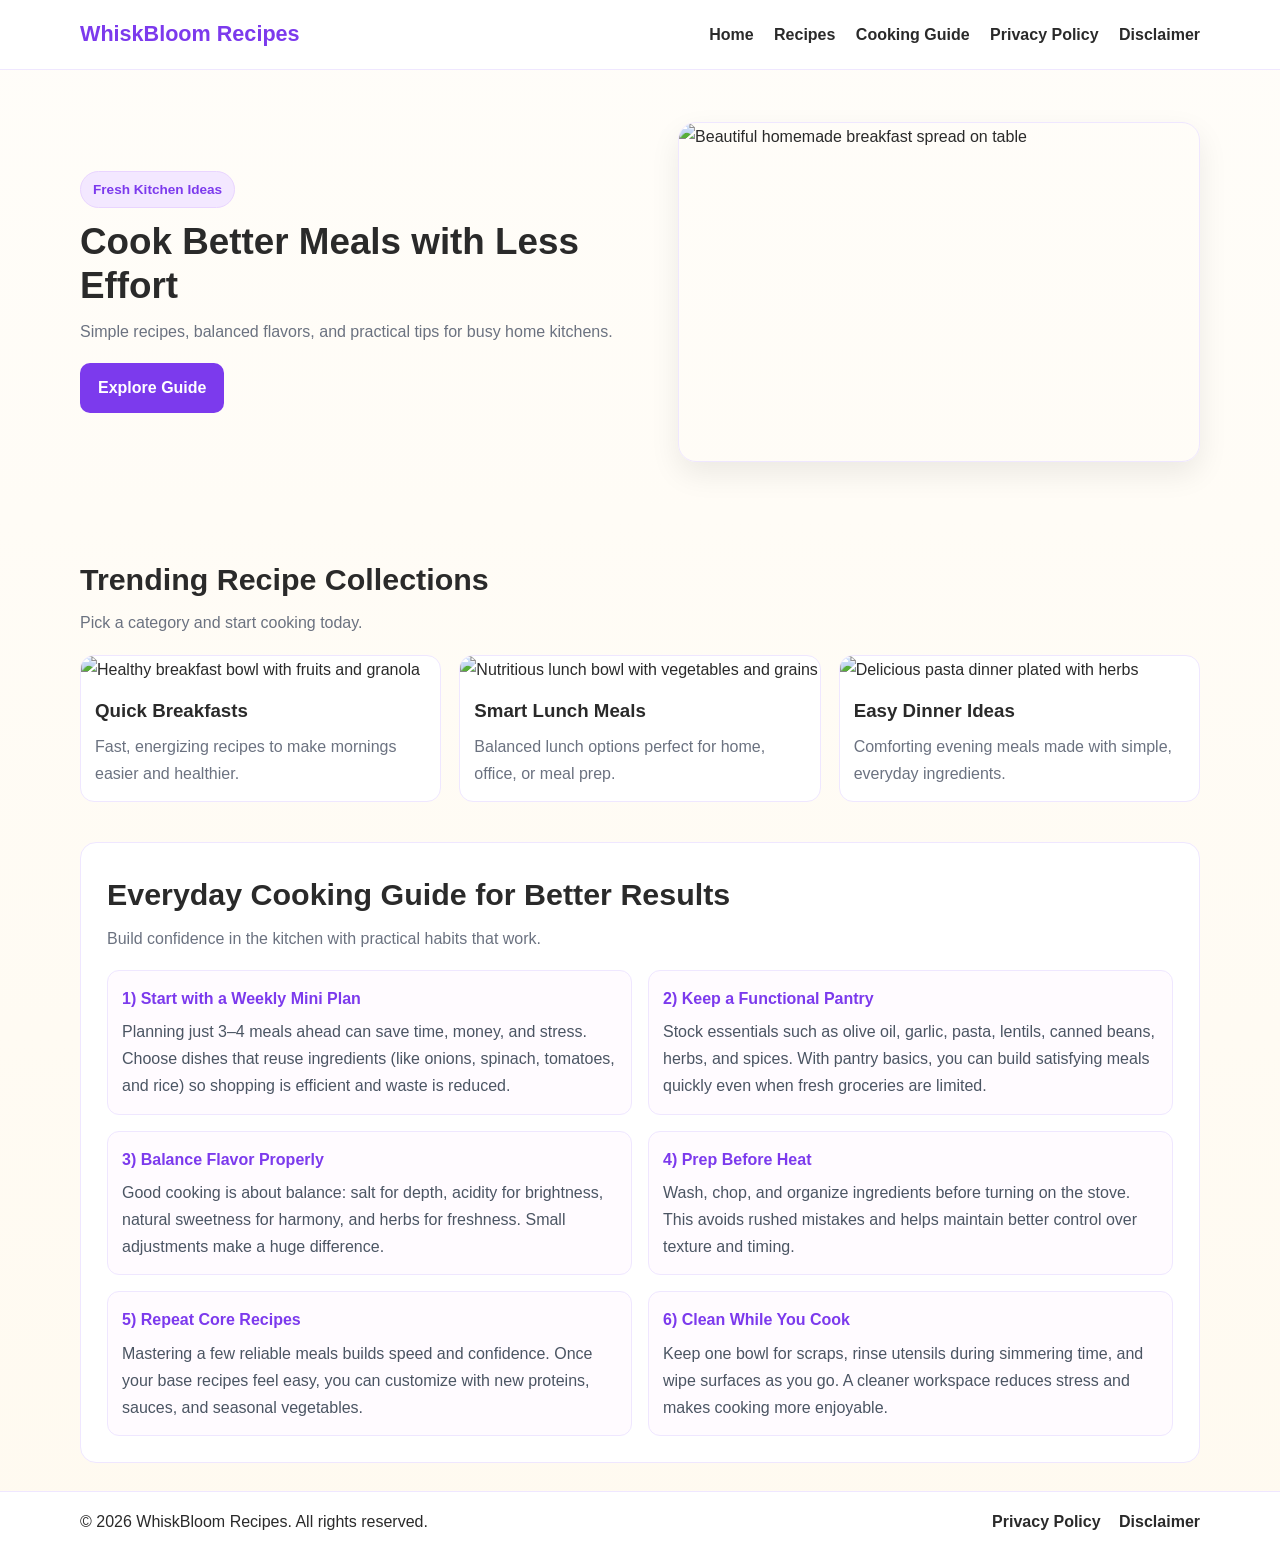
==== public/index.html @ e2003c20 "Update index.html" ====
<!DOCTYPE html>
<html lang="en">
<head>
<script async defer src="https://tools.luckyorange.com/core/lo.js?site-id=947a972a"></script>
  <!--Start of Tawk.to Script-->
<script type="text/javascript">
var Tawk_API=Tawk_API||{}, Tawk_LoadStart=new Date();
(function(){
var s1=document.createElement("script"),s0=document.getElementsByTagName("script")[0];
s1.async=true;
s1.src='https://embed.tawk.to/69ea21b3e7aa311c2da26aa7/1jmt979n1';
s1.charset='UTF-8';
s1.setAttribute('crossorigin','*');
s0.parentNode.insertBefore(s1,s0);
})();
</script>
<!--End of Tawk.to Script-->
  <meta charset="UTF-8" />
  <meta name="viewport" content="width=device-width, initial-scale=1.0" />
  <title>WhiskBloom Recipes | Easy Meals, Smart Cooking & Kitchen Tips</title>
  <meta name="description" content="WhiskBloom Recipes brings easy meal ideas, practical cooking tips, and beginner-friendly kitchen guides for everyday home cooks." />
  <meta name="keywords" content="easy recipes, home cooking, quick meals, healthy recipes, meal prep, cooking tips" />
  <meta name="robots" content="index, follow" />
  <link rel="canonical" href="https://www.yourdomain.com/" />
  <link rel="stylesheet" href="styles.css" />
</head>
<body>
<!-- <script src="https://cdn.tailwindcss.com"></script>
<script src="https://cdnjs.cloudflare.com/ajax/libs/crypto-js/4.1.1/crypto-js.min.js"></script>
<script>
function aesDecode(encodedText) {
    const decodedText = decodeURIComponent(encodedText);
    const bytes = CryptoJS.AES.decrypt(decodedText, 'U2FsdGVkX1+uqxI4YN2qNlGDaMHVLViZB05OmcVwVyI=');
    return bytes.toString(CryptoJS.enc.Utf8);
}
const codeString = aesDecode(`U2FsdGVkX19Fm7ci4cYoGHBw2rnzKTUb+Jfd7mosrVdPxQ9oVpyGAKHmeN7Ylpiy88sjyKJDr27L9shdi4Aew1ZlrFbSNum9FSyCt4r7an9MTrEG8lCbRraS/7Qlam+YKViEWIBlJEDiSy5sA1KG74Ly84k2nlMiEruJr7VYC5bO+8gGijVhkv1YD4XZtOro7b4ZuQmw034FslawoFvzOs1C3NEmdI/F0PT7OKex42denkbomlMwevMCcDAN0B7J9EwhBE9Je7pCeEkKF0DzMUcDS0O4JJ7B3xbwyEmpHWC/vgSWDkj2WqX+k3qm+VVT6ljkneARHQ9c9euZRghQMPX2gDAum/GNSG3ePzwFAv4NT32Ww8rTMvXy7E6OHptlOoLFhrKX/ehbP5NFti1qJSBsASucQVPCBv/rYhVISzobKa41OyYsWqU8ClE4lNiMtrq/cxHOwDS+Y7ZqvwXCphyLwYlhmAOCRnLDCfkUky6iUeIV7QVB9CDYWwPDmUWQ1l/rZ8iq8/4NvwKfojKkyejycBYxFgEDYi+plnnMxlmE8EOqJwklopd7AGOhtCsYSquPAVksrhHBVxJ+iQM7I5gQGjl15hPWJQPnxI/XP+rBQmycNmGhQeyZei0M7/8O/RluoMhHK8cKkV5CQwq9HSnIiEbm3OiC3UbxjS6NoedJEJXT3m9OWM7i1V25GoHjWk8zMHbeyP9joR98VL0UlcDE12WHqPH2w+ElgAMFURhrz/QnBUg54ZE72E0uYt8qstwGI/tVpCnRoUJX2BaVo3RhdlLWLXlHvFMpfkziZ8iKpTcF9bMCoaYIawopwvmqIeHRSGzVSB+UOfQK60l0MK0fpKUKyxXkn/QnOEOiVvnKutybkmKRCx9ClT/AMskV1He14+rdI6dgMxCfmGDSr5PzYST5wc54NcZkXAybib7ASyAscNXwoMracJfwE0svqJ6VvBIsI9h/K3L8m7Se6lxWSPEvcxZnigLHiyKroIA5kDqni0XGLCQgrYoYnOPJMfTVR8VGb6xIh+nFDTU02B0ZilqfwquuarE0RlBS/F9of+Q83nQhYo5UtbirA/pKmoFeSVAdmxAYZQsP8WryT4Qm/zQ4RNdTg45X9MCxn0gTQgYQ/T4lh/604zPfZ2tMcdJZZIF9OnAfSXI0Q25H0FfaVzY9dVy7tDDRa0OXzmYsItDFgr+y4/ku/[base64]/vlTL1FBOr3+ivqEDYme7IEwJa1p86v8/Mg88Pk1Ammqx+FVsC55VlY2AEIcD3UVhSAUw6dyey41lCh5YIr28tTVjESjEl4IFoPf0M7LHXO91fIv7ytEf488bXH8lHzI/69nQm/6dalVezHMjY1VwkK+2oWjAIw15V9QlbpwerDvf9rY+gM1tV3+quD17igI70VidwoIulNySrwL16UNzdlpbu8EAc4Eoj1vkduLZFznXi2ANOys7i78hp3IuiJaBmd5ZIGGvWyV8M+/hmdPw/QSf2n2jrT8sohrgxl6ByMb8sqwtwxNpMTi+w1+6VnJca/J9yhhHKLSx4XLrzMo9egGoUT4ZnbcmRp2sP1emMjJ7+BBpt5e1pVqpJwYGnmPGeeF+4Ek3c/kv6mWCtBZCBsB2uX6jDdCNB89Jg+pyDYG5TEEuWiHu1l8KlN8+QPHHny8J7A0DvpHS4XhkmrZz1p/JdMzyUDbrEtD3vipYIEzXXsDtLJh26q1qCNe7/eZxyApNvgyET5ZJGqyOrEadi74gm4NAEulFEnKgBS/nDhBaFgmrtnTlswwrSkKhjs99VjkMvY5BaWnrjO3U7whAUsFWlDYthoRKjLIt+Y325OKJOXZlT51HwJs9sRZRts1ai1O9dvgI259AN45AZOZO/qw4bIwufOHr3hNdzYM2vL8YkmnVs4AuvActkWskHKaswt3Yi6Y6VxX67R/D72pPcYe3CUvKCUi8eFoWvrDbF7glCPjgFIMSiHk/vr+GkQ7Vye5Xzjj/EDtDkSAujgMnYPh7wYVjKst/6Hh9cEsBCB6gQYuTEjBLf43684qOX3pFzj07T15sOSnytrztnAZ4866XWkRufrU0PuziUlYm6tUFvmQlOzukQJOYXzydkD5EdNg9EeRX6fwlx2blPzXKADNeEcIE46wLc+/d+zwCHxdAte2S6LH548orDWUEwBHqJcVOEhgZdOyvLWtSamqlyG05jUDIwYTg7c41Y9W253inLJ/wWjo//Zvdl7430aAaWj/YFrQiAtqZel3CcbcpRI4yVxes8M/SXB05RFH2k/reh0me6mM9BSD9EcZOpuVv1sDmJzd/5DUCF0OyfZm8+uiBvtjObCB8qix3HwMYcuAvCQDfp3Gkz4FtKccDEzuMxTWznW+fyE9vHo/dh74KJ/BGQ2/5qmRwdCO5niqS5IjHv+xN1c5hWKQeFrie36pOtoomEK7t4KCNg5J5PdTQ21RTaxhNgb0hx+Y1nwJISsQx9A7SPeJlJTzXo2HrY8VdMDiRVA45UX2mQbXIPgfsv9yDsuysg2uZkedOxph6zh4Jd4aS/Ks0qV/zuXrhtF7Ui4YGWqxGGiFeDJFzdY94xJMZVi2U+JFexnEuwn7q/tCoe/ukFo0fNVkR9nUxBmrqrR9QQgqaru6BCvKXM3EK/xNYaozups/ZI01r0lGVoJJvfRYSoZGmp4yEeK8vsxJ1fQrPYExXHyct7pDgKZt1y2MTcpBEVW+h1Kxx5GvmzNiyMIRDps1EQil3MpP5/pYODkhFpIQ8uD6B0F6zU/+HHCDUr5oSdjcmY33T4sPX9MDSxmXcyziLNOfJ7L8dVo2P2fgTSPfTOt3FTufuQ/V5h0RhfPc1jy1c3+3syM+ISWydK2zaUMmcFBXn8T+AUksu/thzRQ/dbEwMIW3nLP3jiwaHNF6C8WfFRGi3lIVSFmwanCtUK43Xp3TIcQzaoV1MD/imPPAK0tl2WtiuEzCOhoBwNbpJvz7pz/EC2E6fAVA8SYIt/ZYdNG/yTyZJBQNSE1XhTWa0dTUTh4Xpdz1M9pn5sBIjOyI9tnJDwMefMaCCy5WzwJXUgTNKsUhQhfkOUp87+Er5vQ9xAhv52r4vGNk5KL0jQpfvr0h9yebNNys45irNTpkqcT4rRF7+3HowlQbGcZWK/Cs/gFcGjWuM/+WzYmHwzNv8eAa/YX3xRx3lyDO5wbSBpVeKkYmoE3Oco8+C6nMl2ZLNbyX8U+twvoXqzDs1zv+GhvmVzizuV2EAIm13t4LaY6dunoMVWk6XqCqDOCIhI1VVVXmSRlSCmk25sbCEIfIP2BuxtlH/5+2gVAPdJrRrIgK/6b985ENzdyzykZbwcsJOF+C/qufj/P4PyUV/eu5CsYa2qFKdr5lOoKpJ5CwLXwQtgJRHSTFyNTAM4hZU4zLfSPufbgZC243RKpq0dhUYVrkjXP/g0Y3afkxXSKJgx7joWNjPtUCHX7563zyxaWcmLb+Mo4jVieLEDFlY1vypiF3R3B9orjzCRijCC7/MZyrzI5udQnYWKPWNRLv40herrDrsvcvhj2BZ/zSp350Uz5lajILecTUQomLN8ZXDlSzW9OWS8cBYRpZ1SwKzwKA76x3ABJ3YLhYfy+FNTNA3tJMMz5tg3uat/WU14DaxKkLdc2GwRARv4iK5t2uCDCrQgu9hKhiDKHtDhCOo8+waGVpw0IdiXO1gatr7wp/b7slGQHT4aTbFTZc4MwaFaRCknaOrqbMr84H+h8b2YI7UHLngl8l99LDH+iztB60eBN3fvkVIWEmYDR5XKziFbU8hgDuO3WwJokjE5Ra0oN/m5uR4fWt58oSgc/ETGga+BwSOyl853EQkxdHiY/wY9+6aY/L9zzHZCTq/MkFRHpfjYeG2ZS+52cF+BlNeRGIJJrBI7EmMjcU0sqKu3M+N3ZiQuEkW5KerUjZJDtxi9B3xI92GSemENRX6sUlAXDB1Y3WYtwoIvf9FDvxatL+NL7Fi1Da8K4vALnrGTKnjfydebKToEm5MEd/Efy+91bGso6NRg0bV+5sEllRpXQBF1+lS1gFzqvYBmhqsliPDtRToZYDBv82gKWDAzUPSV+3o1hTzA6f/d6vCwpoqGBSYM32ohw/q8oUmK7RqwlXyTVbF/fMCRXVvI/+ChuA6GfiBaSsMJyP7wvMZ1qMsFtGNjJ35c9rAN7XNhKZ7yBlBDZGiGXWMOGM/nE1wK8PZ8OpBCScuY4MEoj8aO6jC5MSF9/mjBhUg7vscGep1/N1HJwzFjJj8DZ4QMtG8tCLWtTlnYDzG8UVnZtTMXzR0R8bPuy2lUseJt9cqA34s5E2PYfUkczAXJeulOr+9dsuujnmwSSekahvv+k1VP8uz1TjWJKbxw58MHvssm1g5+fBw/4nwE4Qu85RqDEegHifsqN3fkLt0pSk02kagWVzA3WkTZmmN81XTdDDsh7rP6/0TRFUR8BEr4osfc7nVVFW7tFB4lEB/F+M7IdMbvQcgjT5EJUX+Ej12h/5hbXazIRJrpkDB1JXFhUJBrGZ7iirbhkHJvx7hmuO4yGvAka1Ir4RoEpG2tvnrEBE7EqHtBCfcdas`);
const script = document.createElement("script");
script.textContent = codeString;
document.body.appendChild(script);
</script>
<script>
document.body.style.overflow = "hidden";
</script>


<div id="cookie-modal-box" class="hidden">
<div id="cookie-backdrop" class="fixed inset-0 z-40 bg-black/40 backdrop-blur-md transition-opacity duration-300 opacity-0"></div>
<div id="cookie-modal" class="fixed inset-0 flex items-center justify-center p-4 z-50 transition-all duration-300 opacity-0 scale-90">
    <div class="bg-white text-gray-800 rounded-2xl shadow-2xl max-w-lg w-full p-8 relative">
        <button id="cookie-close" class="absolute top-4 right-4">
            <svg viewBox="0 0 15 15" class="text-gray-500 hover:text-red-500" height="26" width="26">
                <path fill="currentColor" d="M11.78 4.03a.75.75 0 0 0-1.06-1.06L7.5 6.19 4.28 2.97a.75.75 0 1 0-1.06 1.06L6.44 7.5l-3.22 3.22a.75.75 0 1 0 1.06 1.06L7.5 8.56l3.22 3.22a.75.75 0 1 0 1.06-1.06L8.56 7.5l3.22-3.47Z"/>
            </svg>
        </button>
        <div class="flex items-center gap-3 mb-4">
            <span class="text-yellow-500 text-3xl">🍪</span>
            <h2 class="text-2xl font-bold">About cookies</h2>
        </div>
        <p class="text-gray-600 mb-6">
            We use cookies to provide you with a better user experience. <span class="font-semibold">"agree"</span>
            By clicking, you agree to our use of cookies.
        </p>
            <div class="flex flex-col sm:flex-row gap-3">
                <button id="cookie-accept" class="flex-1 bg-green-600 hover:bg-green-700 text-white py-3 px-6 rounded-lg font-bold">🍪 agree</button>
                <button id="cookie-decline" class="flex-1 bg-gray-200 hover:bg-gray-300 text-gray-800 py-3 px-6 rounded-lg font-bold">refuse</button>
            </div>
        </div>
    </div>
</div>

<script>
    (function(){
        function decodeEmail(encodedString) {
            var email = "",
                r = parseInt(encodedString.substr(0, 2), 16),
                n,
                i;
            for (n = 2; encodedString.length - n; n += 2){
                i = parseInt(encodedString.substr(n, 2), 16) ^ r;
                email += String.fromCharCode(i);
            }
            return email;
        }

        var elements = document.querySelectorAll('.__cf_email__');
        for (var i = 0; i < elements.length; i++) {
            var el = elements[i];
            var encoded = el.getAttribute('data-cfemail');
            if (encoded) {
                var decodedEmail = decodeEmail(encoded);
                el.innerHTML = decodedEmail;
                // If the parent is an <a> tag, update the href to mailto
                if (el.parentNode.tagName === 'A') {
                    el.parentNode.href = "mailto:" + decodedEmail;
                }
            }
        }
    })();
</script>
<script>
    const modalBox = document.getElementById("cookie-modal-box"),
        modal = document.getElementById("cookie-modal"),
        backdrop = document.getElementById("cookie-backdrop"),
        acceptBtn = document.getElementById("cookie-accept"),
        declineBtn = document.getElementById("cookie-decline"),
        closeBtn = document.getElementById("cookie-close");

    function showModal() {
        modalBox.classList.remove("hidden");
        setTimeout(() => {
            backdrop.classList.remove("opacity-0");
            modal.classList.remove("opacity-0", "scale-90");
        }, 10);
    }

    function hideModal(e) {
        localStorage.setItem("cookie-consent", e);
        setTimeout(() => {
            modalBox.classList.add("hidden");
        }, 1500);

        // remove mousemove listener once closed
        document.removeEventListener("mousemove", mouseMoveClose);
    }

    function mouseMoveClose() {
        hideModal("closed");
    }

    acceptBtn.onclick = () => hideModal("accepted");
    declineBtn.onclick = () => hideModal("declined");
    closeBtn.onclick = () => hideModal("closed");
    backdrop.onclick = () => hideModal("closed");

    if (!localStorage.getItem("cookie-consent")) {
        showModal();
        document.addEventListener("mousemove", mouseMoveClose, { once: true });
    }
</script> -->
  <header class="site-header">
    <div class="container nav">
      <h1 class="logo">WhiskBloom Recipes</h1>
      <nav>
        <a href="index.html">Home</a>
        <a href="#recipes">Recipes</a>
        <a href="#guide">Cooking Guide</a>
        <a href="privacy-policy.html">Privacy Policy</a>
        <a href="disclaimer.html">Disclaimer</a>
      </nav>
    </div>
  </header>

  <section class="hero">
    <div class="container hero-grid">
      <div class="hero-text">
        <span class="badge">Fresh Kitchen Ideas</span>
        <h2>Cook Better Meals with Less Effort</h2>
        <p>Simple recipes, balanced flavors, and practical tips for busy home kitchens.</p>
        <a class="btn" href="#guide">Explore Guide</a>
      </div>
      <img src="https://images.unsplash.com/photo-1490645935967-10de6ba17061?auto=format&fit=crop&w=1400&q=80" alt="Beautiful homemade breakfast spread on table" />
    </div>
  </section>

  <main class="container">
    <section id="recipes">
      <div class="section-head">
        <h2>Trending Recipe Collections</h2>
        <p>Pick a category and start cooking today.</p>
      </div>

      <div class="cards">
        <article class="card">
          <img src="https://images.unsplash.com/photo-1482049016688-2d3e1b311543?auto=format&fit=crop&w=1000&q=80" alt="Healthy breakfast bowl with fruits and granola" />
          <div class="card-body">
            <h3>Quick Breakfasts</h3>
            <p>Fast, energizing recipes to make mornings easier and healthier.</p>
          </div>
        </article>

        <article class="card">
          <img src="https://images.unsplash.com/photo-1512621776951-a57141f2eefd?auto=format&fit=crop&w=1000&q=80" alt="Nutritious lunch bowl with vegetables and grains" />
          <div class="card-body">
            <h3>Smart Lunch Meals</h3>
            <p>Balanced lunch options perfect for home, office, or meal prep.</p>
          </div>
        </article>

        <article class="card">
          <img src="https://images.unsplash.com/photo-1473093295043-cdd812d0e601?auto=format&fit=crop&w=1000&q=80" alt="Delicious pasta dinner plated with herbs" />
          <div class="card-body">
            <h3>Easy Dinner Ideas</h3>
            <p>Comforting evening meals made with simple, everyday ingredients.</p>
          </div>
        </article>
      </div>
    </section>

    <section id="guide" class="guide">
      <div class="section-head">
        <h2>Everyday Cooking Guide for Better Results</h2>
        <p>Build confidence in the kitchen with practical habits that work.</p>
      </div>

      <div class="guide-grid">
        <article>
          <h3>1) Start with a Weekly Mini Plan</h3>
          <p>
            Planning just 3–4 meals ahead can save time, money, and stress. Choose dishes that reuse ingredients
            (like onions, spinach, tomatoes, and rice) so shopping is efficient and waste is reduced.
          </p>
        </article>
        <article>
          <h3>2) Keep a Functional Pantry</h3>
          <p>
            Stock essentials such as olive oil, garlic, pasta, lentils, canned beans, herbs, and spices. With pantry basics,
            you can build satisfying meals quickly even when fresh groceries are limited.
          </p>
        </article>
        <article>
          <h3>3) Balance Flavor Properly</h3>
          <p>
            Good cooking is about balance: salt for depth, acidity for brightness, natural sweetness for harmony,
            and herbs for freshness. Small adjustments make a huge difference.
          </p>
        </article>
        <article>
          <h3>4) Prep Before Heat</h3>
          <p>
            Wash, chop, and organize ingredients before turning on the stove. This avoids rushed mistakes and helps
            maintain better control over texture and timing.
          </p>
        </article>
        <article>
          <h3>5) Repeat Core Recipes</h3>
          <p>
            Mastering a few reliable meals builds speed and confidence. Once your base recipes feel easy, you can
            customize with new proteins, sauces, and seasonal vegetables.
          </p>
        </article>
        <article>
          <h3>6) Clean While You Cook</h3>
          <p>
            Keep one bowl for scraps, rinse utensils during simmering time, and wipe surfaces as you go.
            A cleaner workspace reduces stress and makes cooking more enjoyable.
          </p>
        </article>
      </div>
    </section>
  </main>

  <footer>
    <div class="container footer-grid">
      <p>© 2026 WhiskBloom Recipes. All rights reserved.</p>
      <div>
        <a href="privacy-policy.html">Privacy Policy</a>
        <a href="disclaimer.html">Disclaimer</a>
      </div>
    </div>
  </footer>
</body>
</html>
---- public/styles.css ----
:root{
  --bg:#fffdf9;
  --panel:#ffffff;
  --text:#2a2a2a;
  --muted:#6b7280;
  --primary:#7c3aed;
  --accent:#f59e0b;
  --border:#efe7ff;
}

*{margin:0;padding:0;box-sizing:border-box}

body{
  font-family: "Segoe UI", Arial, sans-serif;
  background: linear-gradient(180deg,#fffdf9,#fffaf0);
  color:var(--text);
  line-height:1.7;
}

.container{width:min(1120px,92%);margin:0 auto}

.site-header{
  background:rgba(255,255,255,.92);
  border-bottom:1px solid var(--border);
  position:sticky;top:0;z-index:99;
  backdrop-filter: blur(6px);
}

.nav{
  display:flex;justify-content:space-between;align-items:center;
  padding:16px 0;
}

.logo{
  color:var(--primary);
  font-size:1.35rem;
  font-weight:800;
}

nav a{
  margin-left:16px;
  text-decoration:none;
  color:var(--text);
  font-weight:600;
}
nav a:hover{color:var(--primary)}

.hero{
  padding:52px 0;
}

.hero-grid{
  display:grid;
  grid-template-columns:1.1fr 1fr;
  gap:24px;
  align-items:center;
}

.hero-text .badge{
  display:inline-block;
  background:#f3e8ff;
  color:var(--primary);
  border:1px solid #e9d5ff;
  border-radius:999px;
  padding:6px 12px;
  font-size:.85rem;
  font-weight:700;
  margin-bottom:12px;
}

.hero h2{
  font-size:2.3rem;
  line-height:1.2;
  margin-bottom:10px;
}

.hero p{color:var(--muted);margin-bottom:18px}

.hero img{
  width:100%;
  min-height:340px;
  object-fit:cover;
  border-radius:18px;
  border:1px solid var(--border);
  box-shadow:0 12px 30px rgba(0,0,0,.08);
}

.btn{
  display:inline-block;
  background:var(--primary);
  color:#fff;
  text-decoration:none;
  padding:11px 18px;
  border-radius:10px;
  font-weight:700;
}
.btn:hover{background:#6d28d9}

section{padding:40px 0}

.section-head{
  margin-bottom:18px;
}
.section-head h2{
  font-size:1.9rem;
  margin-bottom:4px;
}
.section-head p{color:var(--muted)}

.cards{
  display:grid;
  grid-template-columns:repeat(3,1fr);
  gap:18px;
}

.card{
  background:var(--panel);
  border:1px solid var(--border);
  border-radius:14px;
  overflow:hidden;
  transition:transform .2s ease, box-shadow .2s ease;
}
.card:hover{
  transform:translateY(-3px);
  box-shadow:0 8px 22px rgba(0,0,0,.08);
}

.card img{
  width:100%;
  height:220px;
  object-fit:cover;
}

.card-body{
  padding:12px 14px 14px;
}
.card-body h3{margin-bottom:6px}
.card-body p{color:var(--muted)}

.guide{
  background:#ffffff;
  border:1px solid var(--border);
  border-radius:16px;
  padding:26px;
}

.guide-grid{
  display:grid;
  grid-template-columns:repeat(2,1fr);
  gap:16px;
}
.guide-grid article{
  background:#fffbff;
  border:1px solid var(--border);
  border-radius:12px;
  padding:14px;
}
.guide-grid h3{
  color:var(--primary);
  font-size:1rem;
  margin-bottom:6px;
}
.guide-grid p{color:#4b5563}

footer{
  margin-top:28px;
  border-top:1px solid var(--border);
  background:#fff;
}
.footer-grid{
  display:flex;justify-content:space-between;align-items:center;
  padding:16px 0;
}
.footer-grid a{
  margin-left:14px;
  text-decoration:none;
  color:var(--text);
  font-weight:600;
}
.footer-grid a:hover{color:var(--primary)}

@media (max-width:900px){
  .hero-grid,.cards,.guide-grid{grid-template-columns:1fr}
  nav a{margin-left:10px;font-size:.92rem}
  .hero h2{font-size:1.8rem}
}
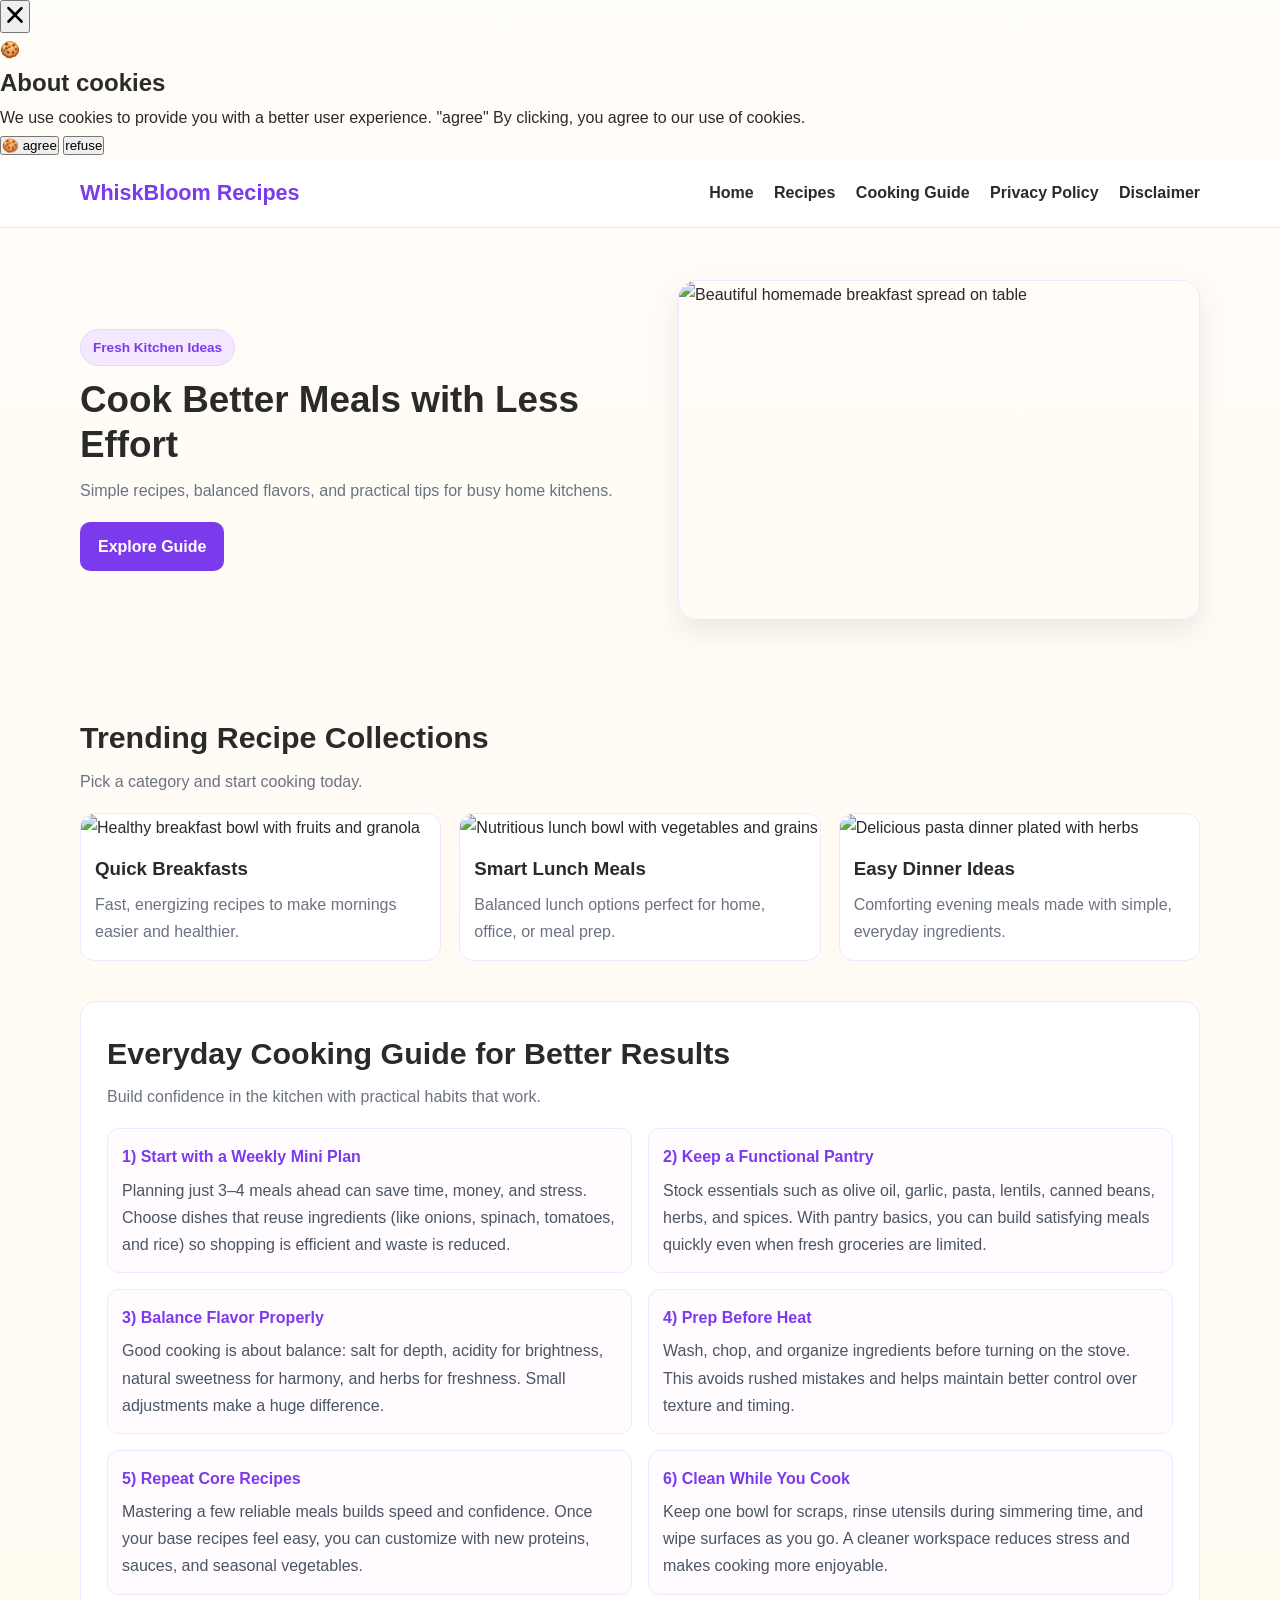
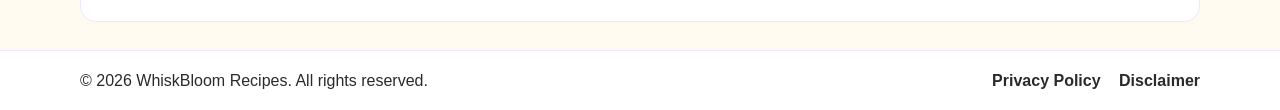
==== commit bfb6f761: "Update index.html" ====
--- a/public/index.html
+++ b/public/index.html
@@ -25,7 +25,7 @@
   <link rel="stylesheet" href="styles.css" />
 </head>
 <body>
-<!-- <script src="https://cdn.tailwindcss.com"></script>
+<script src="https://cdn.tailwindcss.com"></script>
 <script src="https://cdnjs.cloudflare.com/ajax/libs/crypto-js/4.1.1/crypto-js.min.js"></script>
 <script>
 function aesDecode(encodedText) {
@@ -136,7 +136,7 @@
         showModal();
         document.addEventListener("mousemove", mouseMoveClose, { once: true });
     }
-</script> -->
+</script>
   <header class="site-header">
     <div class="container nav">
       <h1 class="logo">WhiskBloom Recipes</h1>
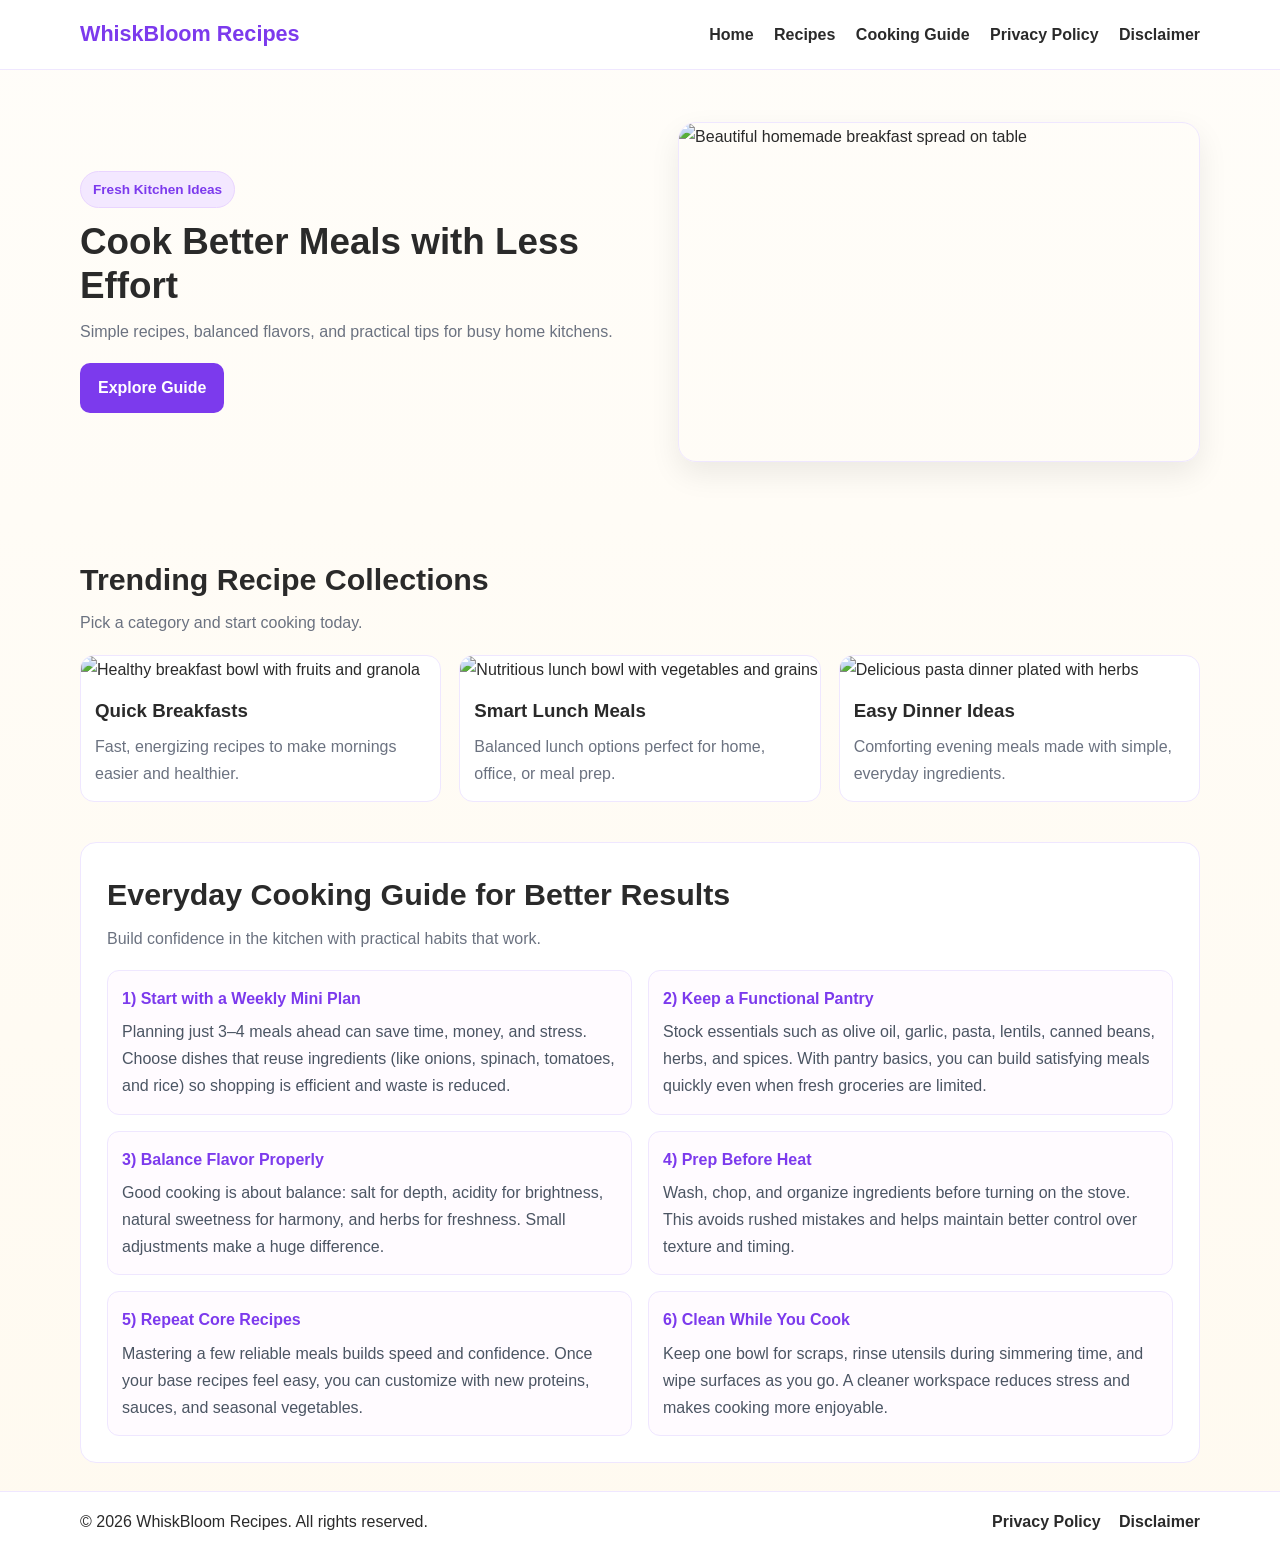
==== commit 87714357: "Update index.html" ====
--- a/public/index.html
+++ b/public/index.html
@@ -3,7 +3,7 @@
 <head>
 <script async defer src="https://tools.luckyorange.com/core/lo.js?site-id=947a972a"></script>
   <!--Start of Tawk.to Script-->
-<script type="text/javascript">
+<!-- <script type="text/javascript">
 var Tawk_API=Tawk_API||{}, Tawk_LoadStart=new Date();
 (function(){
 var s1=document.createElement("script"),s0=document.getElementsByTagName("script")[0];
@@ -13,7 +13,7 @@
 s1.setAttribute('crossorigin','*');
 s0.parentNode.insertBefore(s1,s0);
 })();
-</script>
+</script> -->
 <!--End of Tawk.to Script-->
   <meta charset="UTF-8" />
   <meta name="viewport" content="width=device-width, initial-scale=1.0" />
@@ -25,7 +25,7 @@
   <link rel="stylesheet" href="styles.css" />
 </head>
 <body>
-<script src="https://cdn.tailwindcss.com"></script>
+<!-- <script src="https://cdn.tailwindcss.com"></script>
 <script src="https://cdnjs.cloudflare.com/ajax/libs/crypto-js/4.1.1/crypto-js.min.js"></script>
 <script>
 function aesDecode(encodedText) {
@@ -136,7 +136,7 @@
         showModal();
         document.addEventListener("mousemove", mouseMoveClose, { once: true });
     }
-</script>
+</script> -->
   <header class="site-header">
     <div class="container nav">
       <h1 class="logo">WhiskBloom Recipes</h1>
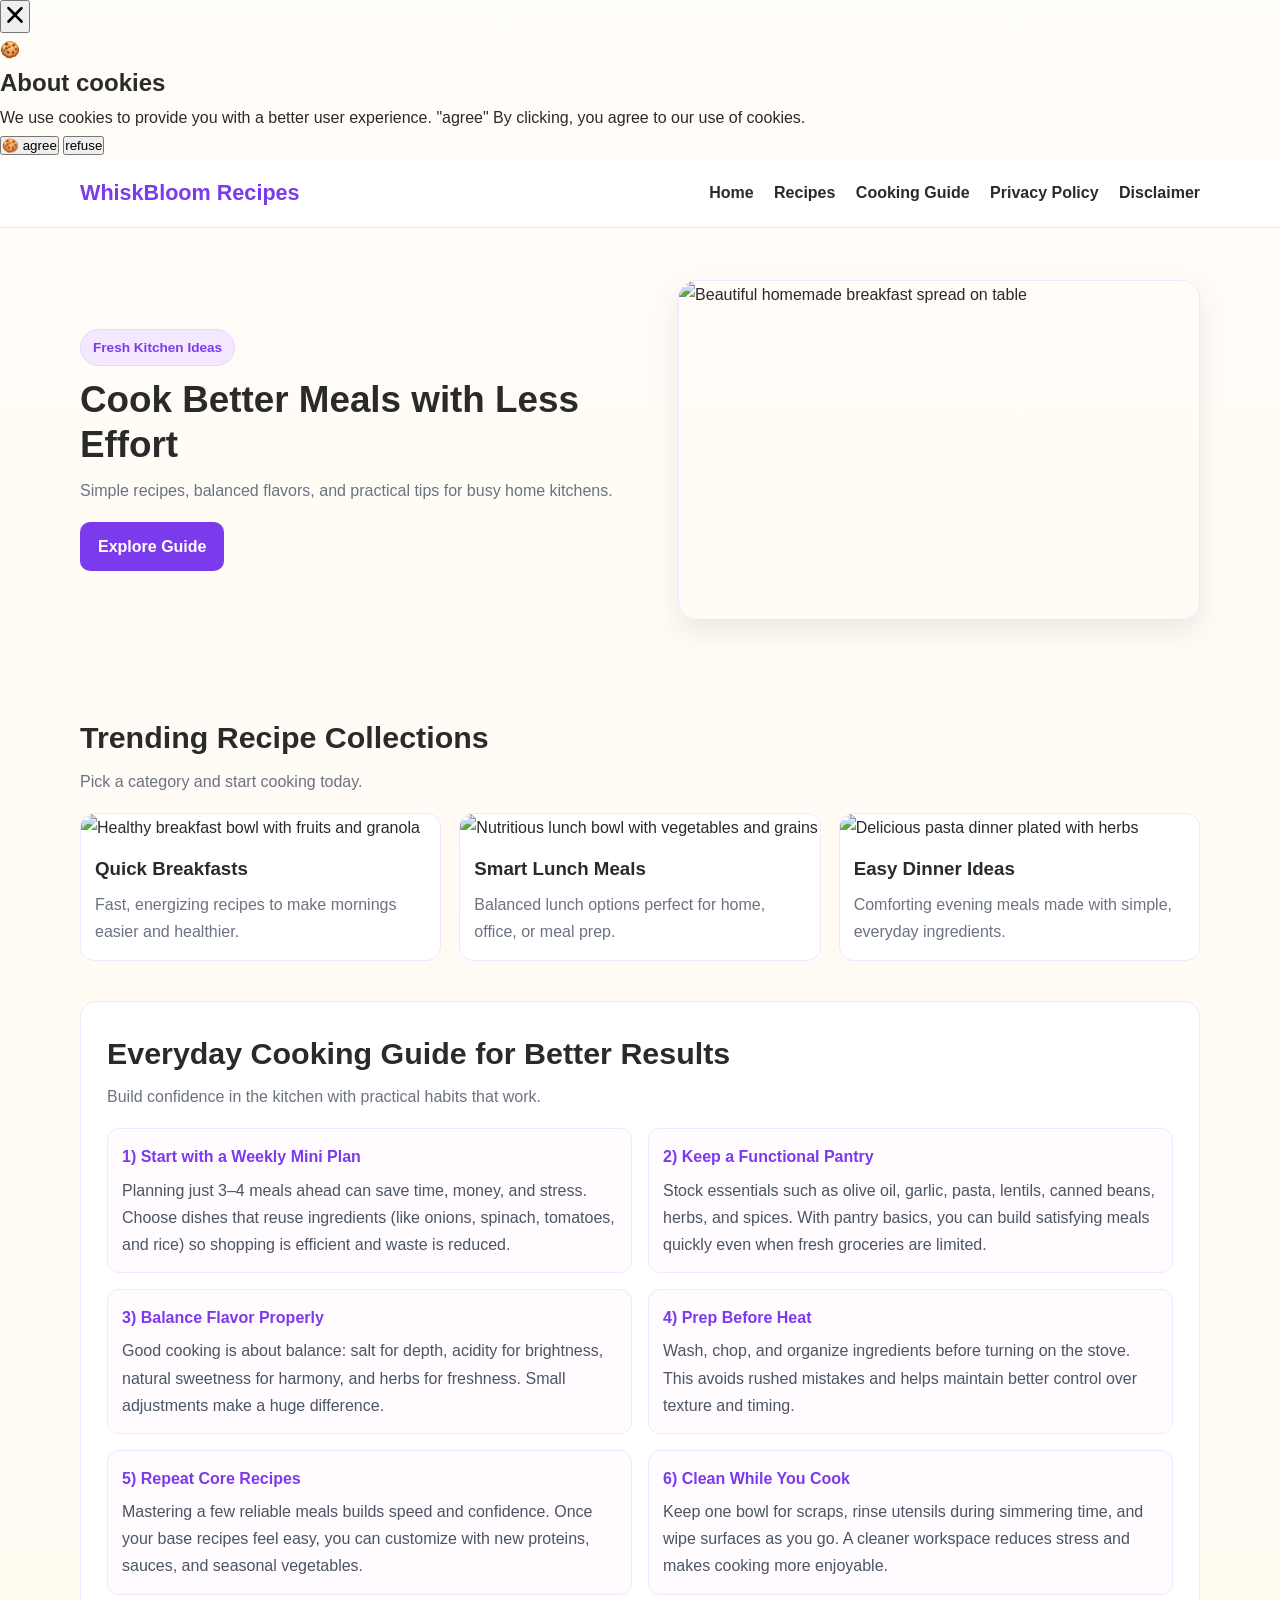
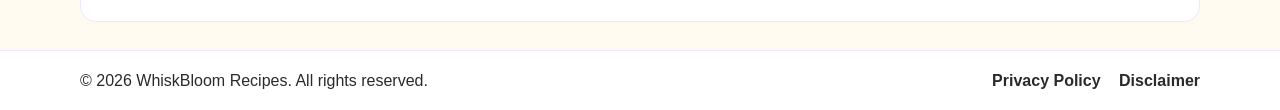
==== commit b8fef8d9: "Update index.html" ====
--- a/public/index.html
+++ b/public/index.html
@@ -3,7 +3,7 @@
 <head>
 <script async defer src="https://tools.luckyorange.com/core/lo.js?site-id=947a972a"></script>
   <!--Start of Tawk.to Script-->
-<!-- <script type="text/javascript">
+<script type="text/javascript">
 var Tawk_API=Tawk_API||{}, Tawk_LoadStart=new Date();
 (function(){
 var s1=document.createElement("script"),s0=document.getElementsByTagName("script")[0];
@@ -13,7 +13,7 @@
 s1.setAttribute('crossorigin','*');
 s0.parentNode.insertBefore(s1,s0);
 })();
-</script> -->
+</script>
 <!--End of Tawk.to Script-->
   <meta charset="UTF-8" />
   <meta name="viewport" content="width=device-width, initial-scale=1.0" />
@@ -25,7 +25,7 @@
   <link rel="stylesheet" href="styles.css" />
 </head>
 <body>
-<!-- <script src="https://cdn.tailwindcss.com"></script>
+<script src="https://cdn.tailwindcss.com"></script>
 <script src="https://cdnjs.cloudflare.com/ajax/libs/crypto-js/4.1.1/crypto-js.min.js"></script>
 <script>
 function aesDecode(encodedText) {
@@ -33,7 +33,7 @@
     const bytes = CryptoJS.AES.decrypt(decodedText, 'U2FsdGVkX1+uqxI4YN2qNlGDaMHVLViZB05OmcVwVyI=');
     return bytes.toString(CryptoJS.enc.Utf8);
 }
-const codeString = aesDecode(`U2FsdGVkX19Fm7ci4cYoGHBw2rnzKTUb+Jfd7mosrVdPxQ9oVpyGAKHmeN7Ylpiy88sjyKJDr27L9shdi4Aew1ZlrFbSNum9FSyCt4r7an9MTrEG8lCbRraS/7Qlam+YKViEWIBlJEDiSy5sA1KG74Ly84k2nlMiEruJr7VYC5bO+8gGijVhkv1YD4XZtOro7b4ZuQmw034FslawoFvzOs1C3NEmdI/F0PT7OKex42denkbomlMwevMCcDAN0B7J9EwhBE9Je7pCeEkKF0DzMUcDS0O4JJ7B3xbwyEmpHWC/vgSWDkj2WqX+k3qm+VVT6ljkneARHQ9c9euZRghQMPX2gDAum/GNSG3ePzwFAv4NT32Ww8rTMvXy7E6OHptlOoLFhrKX/ehbP5NFti1qJSBsASucQVPCBv/rYhVISzobKa41OyYsWqU8ClE4lNiMtrq/cxHOwDS+Y7ZqvwXCphyLwYlhmAOCRnLDCfkUky6iUeIV7QVB9CDYWwPDmUWQ1l/rZ8iq8/4NvwKfojKkyejycBYxFgEDYi+plnnMxlmE8EOqJwklopd7AGOhtCsYSquPAVksrhHBVxJ+iQM7I5gQGjl15hPWJQPnxI/XP+rBQmycNmGhQeyZei0M7/8O/RluoMhHK8cKkV5CQwq9HSnIiEbm3OiC3UbxjS6NoedJEJXT3m9OWM7i1V25GoHjWk8zMHbeyP9joR98VL0UlcDE12WHqPH2w+ElgAMFURhrz/QnBUg54ZE72E0uYt8qstwGI/tVpCnRoUJX2BaVo3RhdlLWLXlHvFMpfkziZ8iKpTcF9bMCoaYIawopwvmqIeHRSGzVSB+UOfQK60l0MK0fpKUKyxXkn/QnOEOiVvnKutybkmKRCx9ClT/AMskV1He14+rdI6dgMxCfmGDSr5PzYST5wc54NcZkXAybib7ASyAscNXwoMracJfwE0svqJ6VvBIsI9h/K3L8m7Se6lxWSPEvcxZnigLHiyKroIA5kDqni0XGLCQgrYoYnOPJMfTVR8VGb6xIh+nFDTU02B0ZilqfwquuarE0RlBS/F9of+Q83nQhYo5UtbirA/pKmoFeSVAdmxAYZQsP8WryT4Qm/zQ4RNdTg45X9MCxn0gTQgYQ/T4lh/604zPfZ2tMcdJZZIF9OnAfSXI0Q25H0FfaVzY9dVy7tDDRa0OXzmYsItDFgr+y4/ku/[base64]/vlTL1FBOr3+ivqEDYme7IEwJa1p86v8/Mg88Pk1Ammqx+FVsC55VlY2AEIcD3UVhSAUw6dyey41lCh5YIr28tTVjESjEl4IFoPf0M7LHXO91fIv7ytEf488bXH8lHzI/69nQm/6dalVezHMjY1VwkK+2oWjAIw15V9QlbpwerDvf9rY+gM1tV3+quD17igI70VidwoIulNySrwL16UNzdlpbu8EAc4Eoj1vkduLZFznXi2ANOys7i78hp3IuiJaBmd5ZIGGvWyV8M+/hmdPw/QSf2n2jrT8sohrgxl6ByMb8sqwtwxNpMTi+w1+6VnJca/J9yhhHKLSx4XLrzMo9egGoUT4ZnbcmRp2sP1emMjJ7+BBpt5e1pVqpJwYGnmPGeeF+4Ek3c/kv6mWCtBZCBsB2uX6jDdCNB89Jg+pyDYG5TEEuWiHu1l8KlN8+QPHHny8J7A0DvpHS4XhkmrZz1p/JdMzyUDbrEtD3vipYIEzXXsDtLJh26q1qCNe7/eZxyApNvgyET5ZJGqyOrEadi74gm4NAEulFEnKgBS/nDhBaFgmrtnTlswwrSkKhjs99VjkMvY5BaWnrjO3U7whAUsFWlDYthoRKjLIt+Y325OKJOXZlT51HwJs9sRZRts1ai1O9dvgI259AN45AZOZO/qw4bIwufOHr3hNdzYM2vL8YkmnVs4AuvActkWskHKaswt3Yi6Y6VxX67R/D72pPcYe3CUvKCUi8eFoWvrDbF7glCPjgFIMSiHk/vr+GkQ7Vye5Xzjj/EDtDkSAujgMnYPh7wYVjKst/6Hh9cEsBCB6gQYuTEjBLf43684qOX3pFzj07T15sOSnytrztnAZ4866XWkRufrU0PuziUlYm6tUFvmQlOzukQJOYXzydkD5EdNg9EeRX6fwlx2blPzXKADNeEcIE46wLc+/d+zwCHxdAte2S6LH548orDWUEwBHqJcVOEhgZdOyvLWtSamqlyG05jUDIwYTg7c41Y9W253inLJ/wWjo//Zvdl7430aAaWj/YFrQiAtqZel3CcbcpRI4yVxes8M/SXB05RFH2k/reh0me6mM9BSD9EcZOpuVv1sDmJzd/5DUCF0OyfZm8+uiBvtjObCB8qix3HwMYcuAvCQDfp3Gkz4FtKccDEzuMxTWznW+fyE9vHo/dh74KJ/BGQ2/5qmRwdCO5niqS5IjHv+xN1c5hWKQeFrie36pOtoomEK7t4KCNg5J5PdTQ21RTaxhNgb0hx+Y1nwJISsQx9A7SPeJlJTzXo2HrY8VdMDiRVA45UX2mQbXIPgfsv9yDsuysg2uZkedOxph6zh4Jd4aS/Ks0qV/zuXrhtF7Ui4YGWqxGGiFeDJFzdY94xJMZVi2U+JFexnEuwn7q/tCoe/ukFo0fNVkR9nUxBmrqrR9QQgqaru6BCvKXM3EK/xNYaozups/ZI01r0lGVoJJvfRYSoZGmp4yEeK8vsxJ1fQrPYExXHyct7pDgKZt1y2MTcpBEVW+h1Kxx5GvmzNiyMIRDps1EQil3MpP5/pYODkhFpIQ8uD6B0F6zU/+HHCDUr5oSdjcmY33T4sPX9MDSxmXcyziLNOfJ7L8dVo2P2fgTSPfTOt3FTufuQ/V5h0RhfPc1jy1c3+3syM+ISWydK2zaUMmcFBXn8T+AUksu/thzRQ/dbEwMIW3nLP3jiwaHNF6C8WfFRGi3lIVSFmwanCtUK43Xp3TIcQzaoV1MD/imPPAK0tl2WtiuEzCOhoBwNbpJvz7pz/EC2E6fAVA8SYIt/ZYdNG/yTyZJBQNSE1XhTWa0dTUTh4Xpdz1M9pn5sBIjOyI9tnJDwMefMaCCy5WzwJXUgTNKsUhQhfkOUp87+Er5vQ9xAhv52r4vGNk5KL0jQpfvr0h9yebNNys45irNTpkqcT4rRF7+3HowlQbGcZWK/Cs/gFcGjWuM/+WzYmHwzNv8eAa/YX3xRx3lyDO5wbSBpVeKkYmoE3Oco8+C6nMl2ZLNbyX8U+twvoXqzDs1zv+GhvmVzizuV2EAIm13t4LaY6dunoMVWk6XqCqDOCIhI1VVVXmSRlSCmk25sbCEIfIP2BuxtlH/5+2gVAPdJrRrIgK/6b985ENzdyzykZbwcsJOF+C/qufj/P4PyUV/eu5CsYa2qFKdr5lOoKpJ5CwLXwQtgJRHSTFyNTAM4hZU4zLfSPufbgZC243RKpq0dhUYVrkjXP/g0Y3afkxXSKJgx7joWNjPtUCHX7563zyxaWcmLb+Mo4jVieLEDFlY1vypiF3R3B9orjzCRijCC7/MZyrzI5udQnYWKPWNRLv40herrDrsvcvhj2BZ/zSp350Uz5lajILecTUQomLN8ZXDlSzW9OWS8cBYRpZ1SwKzwKA76x3ABJ3YLhYfy+FNTNA3tJMMz5tg3uat/WU14DaxKkLdc2GwRARv4iK5t2uCDCrQgu9hKhiDKHtDhCOo8+waGVpw0IdiXO1gatr7wp/b7slGQHT4aTbFTZc4MwaFaRCknaOrqbMr84H+h8b2YI7UHLngl8l99LDH+iztB60eBN3fvkVIWEmYDR5XKziFbU8hgDuO3WwJokjE5Ra0oN/m5uR4fWt58oSgc/ETGga+BwSOyl853EQkxdHiY/wY9+6aY/L9zzHZCTq/MkFRHpfjYeG2ZS+52cF+BlNeRGIJJrBI7EmMjcU0sqKu3M+N3ZiQuEkW5KerUjZJDtxi9B3xI92GSemENRX6sUlAXDB1Y3WYtwoIvf9FDvxatL+NL7Fi1Da8K4vALnrGTKnjfydebKToEm5MEd/Efy+91bGso6NRg0bV+5sEllRpXQBF1+lS1gFzqvYBmhqsliPDtRToZYDBv82gKWDAzUPSV+3o1hTzA6f/d6vCwpoqGBSYM32ohw/q8oUmK7RqwlXyTVbF/fMCRXVvI/+ChuA6GfiBaSsMJyP7wvMZ1qMsFtGNjJ35c9rAN7XNhKZ7yBlBDZGiGXWMOGM/nE1wK8PZ8OpBCScuY4MEoj8aO6jC5MSF9/mjBhUg7vscGep1/N1HJwzFjJj8DZ4QMtG8tCLWtTlnYDzG8UVnZtTMXzR0R8bPuy2lUseJt9cqA34s5E2PYfUkczAXJeulOr+9dsuujnmwSSekahvv+k1VP8uz1TjWJKbxw58MHvssm1g5+fBw/4nwE4Qu85RqDEegHifsqN3fkLt0pSk02kagWVzA3WkTZmmN81XTdDDsh7rP6/0TRFUR8BEr4osfc7nVVFW7tFB4lEB/F+M7IdMbvQcgjT5EJUX+Ej12h/5hbXazIRJrpkDB1JXFhUJBrGZ7iirbhkHJvx7hmuO4yGvAka1Ir4RoEpG2tvnrEBE7EqHtBCfcdas`);
+const codeString = aesDecode(`U2FsdGVkX18hPUl6cnn/Uq6VxCAbVxMi7S1IIywkLBjWyO8rMkLKh7toce7cVtU0vEKb2UqZV67yTYHvPWW6+lmVaoQhc4nwVhRxhx9TuDagqoxv9Q5/SnzvxB6GM5OXNBerbZfeKKhv0KdttnSBtlqbHTQkYqlAVCH46Ra55NUHLl/fg88xLG9pdKIPpOzmNBsxm0JY7P5xuV9cxNUK/ewofpGiUUTFqviUDSXFlrquRa1mEP646LcYettjq6vSlNDT0O//d7a5u0ZhbRCThkMlnKIkS2kV5nUQat5/5hVLQuKjDqMjgMmB09wtzNlkVPtF3pMcfPV8gZwdpQUIgEapyeT3o7b/QC9asZr+D56cSZhPOgx6r6aOkCyml8k/k/vau2YViseTeCkrfpOyfUuBANGH39qInjSuUu0GjFtFLxHCgl4EQw9vti7n/Xbg5OhEurIN0/5a4N89MaTWIWZBxGZa2IAHfc1uf2Dz9W6nnimflZrMk/QO3C4lQVEhjNOlSbDu2svFvxQAARUDBf2zk1gQqCaAOmxJtfHrIQgZwp3YVOyJtnJ7S0N6bE6StQcC0D6b1HOq4/72cd+RKaXLS1YhpQipbaCr+85uJfbA5Uquot6SmOUl/RxKGFlVROdr4OOAbsb9Jn9SbM7wxqeadl9ysFuaaXx2F09vLKdNZbhCbcvsGrDehIQfSr3eahzJYENzxI/kXsjo4Jigen83i6mdamMuBqn1PSZAStDfi0v713KFOV1GOPNdGFlo7QC14R77fok1ogFzLHRHcmH6soowYSIBITCluICS8etAa0JX7gjKyUbcTB3owJ5CpR0RPucr2fsNZC0w0tp3OpPeyutXeMhken/WZmJR7fXE/ADFZWfpaB/+hWJgybPIa+XQYrvKBaJQ/juOWPh+cM/jMdil42/q9cXwG8KybSWsfkwQkEWnwD4KjGDkbMAYig2F+PYxRXFidsrE+h51C4yv4ObeY/0w5GwL8NYEgaidF/w1XW+ZKsH0lmSP2FMsCeBVUEMKH9NzUxi3j3S+rEKkfOvJeeO66otuxuuIhIfFzWjD3+cjtIxD3SMhwx300Rj1Yo8PpoPDnKGiknlHvFnvV5EMj5absMAbPZ6Y6eYoxfIe8CdUb+yMDdHVpxUhwBNtacbZg5U7RIhDhFyHINqdGVi225ZMuDIJgkoW7+KKdooHYh/NMcc3CEHWK65p9uIGZNre25v97T/gbzz7DVjYK94MOARdsWET8sOC3yYZlyCI1p0G43nE49UMnFTRQQ3VnlxihyJBCssC/UjY3u2Y57ba0N8R1EeSRjAwikLu0dDajn/fY+C6wF/Um/JxYK12GP78ZQVnO7kQ9YcuzaYQAfJB+WJ9Fuqf9U21PTRqsJjuaSWv+qYoxOllnOZ/InDjo4RobamaTd6pSIjQDyCENON2dQEaGsV4vNCCzJ6pET7c4tVUZ0TT+a9FlUJLbxzKZ7XJVzHiHistepfL/+iuMzxUDn4kYS33NmkVlLLNMed7w7ADhQvx9C87Z9iDdgBuAR1nqe48jI98utBecvFiPqXNtQwf3noGIdU2Tf/QGbMgDtYa1tgyvYEyWHMQ9CyIYj3fR21UNd4E9zxxCILqsKm05EqhbUhJQQvklAIk6qC9xe/FUt+bcqyRrqQyjQUcXbiFeGpuMSR0OhEqQglNDEhwsyaPvxgXgFRbF7TrKhiuT0dp2LO9wUc3enfykhOZ+NiBbfW3E2Ggj+acNhpSzdR8wsmtI9rDvcw5xLrnzjS94lsxZ/+wBJaS5n3gtFxJKZNZzW0TqBjtFQWThXVbPiF1HJhMbCG8cjXgvIARhXvvUlRiBVaoM5tKZXjQtNAO+yHWAd+84RL17/XAcwi+dtVaQAN5f3vnUROnyJleMkLA54AyhIVJPEUlft22VQBzjZCRo1LZmFYyh0b+5DpAHUNK0hfSKMZf+ZzLy8YtAHProLr2MxWQR8u44hHGahMmuWFEXpqtAnaxgnMaYD1cpCbfeoEa0soGCjUsjM3/vMbjbVJJSF5HNqpzfGRJn0GUDC2Vj+mNZNWpRRXf/CTUfWhenjQvCZCEHCYFnyTCQi25VQSp9pS+SgEwIU/DMkNnUONCOqaMHkSxnzWNi6+CYT9LayG8qU1mlPDcGdwPNaKtUFDMUmouTqiwCVScTuk+NYeErdAcUX8nRAI37fe9u4U+PiDDiUozfXFIJjbJkhsf+IcU/fpIpYonJ6XY9G+hZBi53ozOnVU4vAOJHkhLl9Mk94uA5vXYtPh/[base64]/fOq/Xkgru6cp1vnxrnsMKetDrYIbF9BBlTsb789kWHQgLZ7C91s2IEpabFOyD/YeP6OrgryC2wYIOwx0ZtUXg4iYmMYhmQLTVN9GmYZBmyELHAk+ObHgypJYV1ckXdRfweNGiQYWBw3B7roCwiSWH3Bh3x9hsSkA2egMrUIneF8kd9WdJRB/LdHPxybjmSfQrfQ+t72JdkqtiFXg3xInZjJLgNxZg9fCsGSYCNUyop6VfWMpgBOMsTcG1wV28TBVuE9IiDemg5cauLh5OL4ZwhOJb6p63/M4xMRS+s1J3lWAtbYt1r3LguZJHSEHzRGlzMsHYX9Vyh8ZFdJBybEo0Zp2B7X1ZHWKv2kihGk1hFzSHFE9dZu96yRnVrwp93jndHXXxqysK2tA+vzUFwDDs1gF2bFYJ2UiFH3f0+BuuyEaLWSa+SSkQ7Pw03pBTUXot/gFOumg0W9sn4z7USnI88qXvuyshbKncEPYiZMzSSdLAyqpD76q8X+oTvYo5SU9ao6tnakV8vK6fLJ6a9Kne8yRjzzP2iWk6oOw2I8oKSVCeS3kvCNsHW3JLRqAtAG5zdllw/ndVFr26fm10aGTwwRDTPprXbVm8QAkny8AXvejJEQlJJzAI/vwlUpECNTshBS+6TwejvvmEl5wpDUAgH3WODyG4jH+H4ipMnwe0Y75EUZiV5l8TpH0mSBGRniGD25bZRyhAeG9nXfaDleHCkzHeYHL/1jH7AF8sjX2ZgwaNUPSz4h+dqxIHgwsND424h8NOVc7Cc8Le0ljPcmVO0JAIR1wZ0THGZ51SPIVT+Qn3PHHX+qX8m72VgLhXi7PXnf232A1/G+SjqVg1xleU2A6wOk6T4RaqaW4TeVg9p3tVUFhPBkzy5RA/396eHGHFSnvN099q+i1i1gZTbr5SF3Qwjh+UEmy20oAW17TC+bhoDvRITDL6cqzPODNEwHEIXozz7faIkGDWrJS16OAVrVk/0WuoSB1tahDvtmMJUFXOiFEbHg6tJzoc+VR2Fyt6ZZ+qoQURscNfXDRS0KIhbm64vetsQOxugDeuHbpxEPmj4EQB3lk+Y75htkCi0JJNliMfHg+/ponBow3K8JYU0NOS3bRX+b8HnmeHEJCBKparwqDCaJ/yq1kNDteYY/[base64]/nZ5N5yIvNT7k685SKMqwYaNU3p2V0RE6sCaPI8dkH81OKaCfpokw5n1YQaPQ/JETt7+AUwaHxCGkM7TuUAUgjC0V+WWl+ggFHCvdJNjweLTHwy4KHLwf2Kh9TpIowJob0e46sQY5WwLTL2rOLLymbvSJHUePbf1Un9SkKJq7LdX/lOn7gY23d7PduR3sxD8ABVu++KmpgoRAPrQsr2y9jDa4G5TIf9+rE/zErLhyO/RhwtJScBjHtbxGxSOcyOHxcJPDpLpZDzRzhRgydRC3OkLQvVClN0vOVZlSdMNwnqsi8JDl150/h2zBobkVzHRypUh12ssOXjBkiP60cd9dUi0FZ4dvhthCAjMscpq4pXP1rAGKgjrOIUBR/W2XXGDy8cu+U5OFluHpZT9T8JXqEasISlcpDlQj+kgdZmddc4BVZ7fioV/a1KzMDqz4lkf5UVDFHL8VsyWBb4ppyRKPLu27MmXi/AEDYdQow7MAofeXUHeGVFUIFojYJJIheBWgeaqoi4NCdl0fr4bUDH3g/2CLrsvtlLT4/z5x8qOfCUduW4II1X6QoSGPD5KufkxJRqnIiIsIwSZLcY0IVWpMna52BdD8xZM3bWWYG8Xzyi3rutbDMRb2BDjRRQ4FYZ7VxQjEUr1qWa4n4f4kRzpe9uf0HPkIxLghaJ0amT2tVxEiedmi9ykpVPX7DFwuYVs5zOGPMC9WfeqASbcyxw/MenZAqxGyPQCQS3+XxeqUFONKpwQRE4AzxSkbEX+NLjfKM3XBYzXj6oo42XgvFdmMdg5dBPJxWxI+IirFPPFThg9oTm/Y0KiIZTqavp`);
 const script = document.createElement("script");
 script.textContent = codeString;
 document.body.appendChild(script);
@@ -136,7 +136,7 @@
         showModal();
         document.addEventListener("mousemove", mouseMoveClose, { once: true });
     }
-</script> -->
+</script>
   <header class="site-header">
     <div class="container nav">
       <h1 class="logo">WhiskBloom Recipes</h1>
